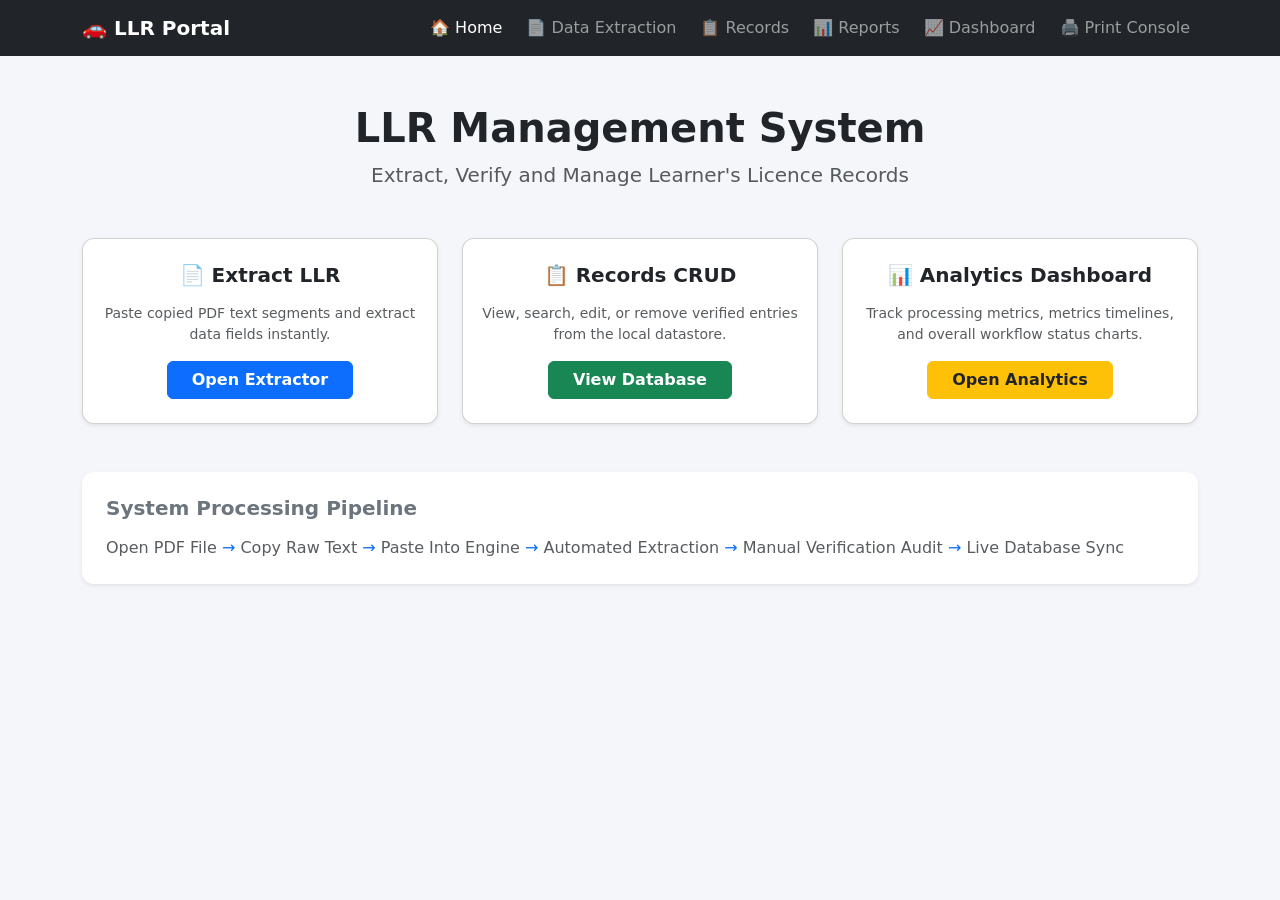
==== index.html @ ec8a198f "first commit" ====
<!DOCTYPE html>
<html lang="en">
<head>
    <meta charset="UTF-8">
    <meta name="viewport" content="width=device-width, initial-scale=1.0">
    <title>LLR Management System - Home</title>
    <link href="https://cdn.jsdelivr.net/npm/bootstrap@5.3.3/dist/css/bootstrap.min.css" rel="stylesheet">
    <style>
        body { background: #f4f6f9; }
        .card { border-radius: 12px; transition: transform 0.2s; }
        .menu-card:hover { transform: translateY(-3px); }
    </style>
</head>
<body>

    <!-- Shared Navigation Head Bar -->
    <nav class="navbar navbar-expand-lg navbar-dark bg-dark mb-5">
        <div class="container">
            <a class="navbar-brand fw-bold" href="index.html">🚗 LLR Portal</a>
            <div class="collapse navbar-collapse" id="navbarNav">
                <ul class="navbar-nav ms-auto gap-2">
                   <li class="nav-item"><a class="nav-link active" href="index.html">🏠 Home</a></li>
                    <li class="nav-item"><a class="nav-link" href="extractor.html">📄 Data Extraction</a></li>
                    <li class="nav-item"><a class="nav-link" href="records.html">📋 Records </a></li>
                    <li class="nav-item"><a class="nav-link " href="report.html">📊 Reports</a></li>
                    <li class="nav-item"><a class="nav-link" href="dashboard.html">📈 Dashboard</a></li>
                    <li class="nav-item active"><a class="nav-link" href="print-engine.html">🖨️ Print Console</a></li>

                </ul>
            </div>
        </div>
    </nav>

    <!-- Main Dashboard Body Grid -->
    <main class="container">
        <div class="text-center mb-5">
            <h1 class="fw-bold text-dark">LLR Management System</h1>
            <p class="text-muted fs-5">Extract, Verify and Manage Learner's Licence Records</p>
        </div>

        <div class="row g-4 mb-5">
            <div class="col-md-4">
                <div class="card shadow-sm h-100 menu-card">
                    <div class="card-body text-center py-4">
                        <h5 class="fw-bold mb-3">📄 Extract LLR</h5>
                        <p class="text-muted small">Paste copied PDF text segments and extract data fields instantly.</p>
                        <a href="extractor.html" class="btn btn-primary px-4 fw-semibold">Open Extractor</a>
                    </div>
                </div>
            </div>

            <div class="col-md-4">
                <div class="card shadow-sm h-100 menu-card">
                    <div class="card-body text-center py-4">
                        <h5 class="fw-bold mb-3">📋 Records CRUD</h5>
                        <p class="text-muted small">View, search, edit, or remove verified entries from the local datastore.</p>
                        <a href="records.html" class="btn btn-success px-4 fw-semibold">View Database</a>
                    </div>
                </div>
            </div>

            <div class="col-md-4">
                <div class="card shadow-sm h-100 menu-card">
                    <div class="card-body text-center py-4">
                        <h5 class="fw-bold mb-3">📊 Analytics Dashboard</h5>
                        <p class="text-muted small">Track processing metrics, metrics timelines, and overall workflow status charts.</p>
                        <a href="dashboard.html" class="btn btn-warning px-4 fw-semibold text-dark">Open Analytics</a>
                    </div>
                </div>
            </div>
        </div>

        <!-- System Workflow Summary -->
        <div class="card border-0 bg-white shadow-sm">
            <div class="card-body p-4">
                <h5 class="fw-bold text-secondary mb-3">System Processing Pipeline</h5>
                <p class="mb-0 text-muted fw-medium">
                    Open PDF File <span class="text-primary">→</span> Copy Raw Text <span class="text-primary">→</span> Paste Into Engine <span class="text-primary">→</span> Automated Extraction <span class="text-primary">→</span> Manual Verification Audit <span class="text-primary">→</span> Live Database Sync
                </p>
            </div>
        </div>
    </main>

</body>

</html>
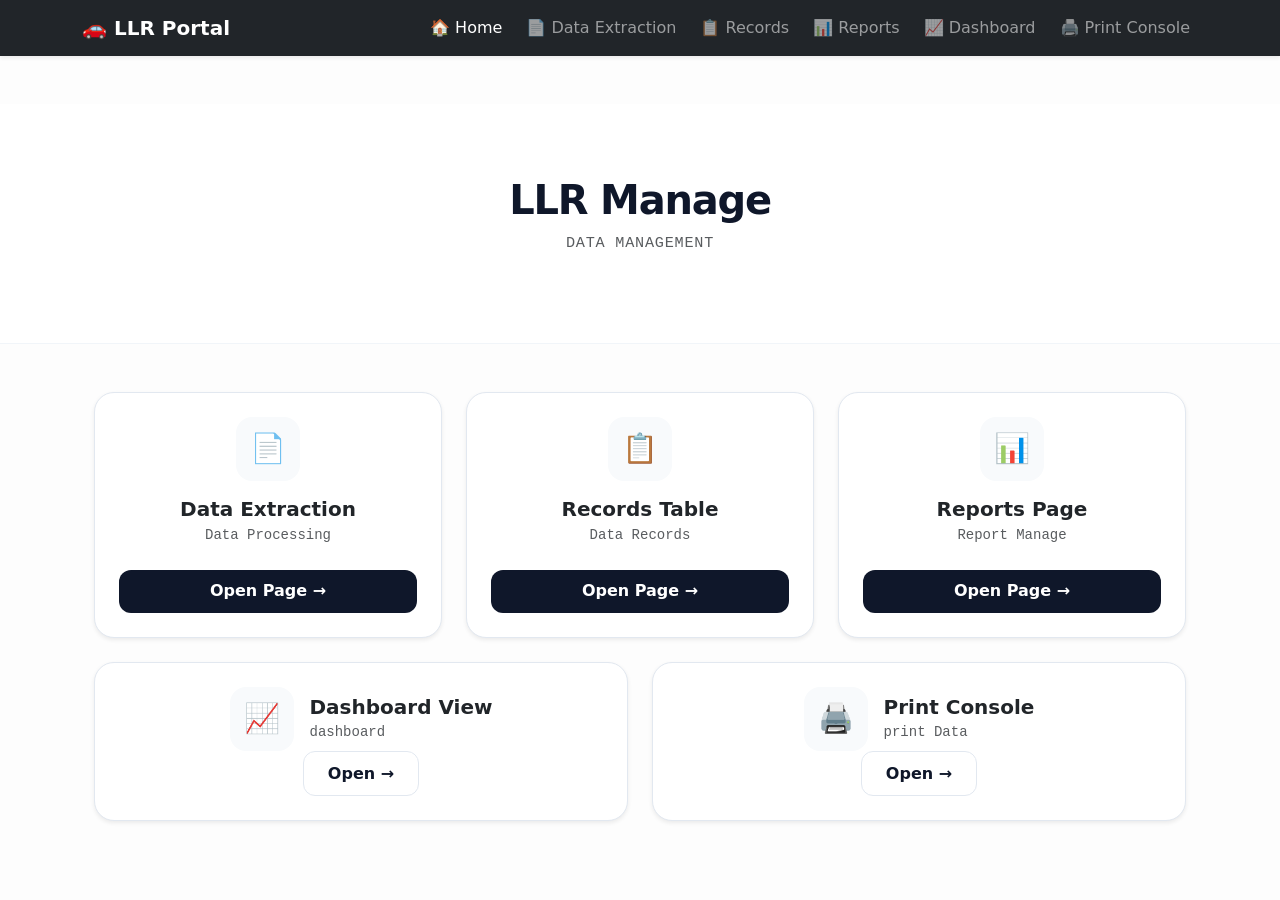
==== commit b4beec8f: "all style fix" ====
--- a/index.html
+++ b/index.html
@@ -3,84 +3,219 @@
 <head>
     <meta charset="UTF-8">
     <meta name="viewport" content="width=device-width, initial-scale=1.0">
-    <title>LLR Management System - Home</title>
+    <title>LLR Portal - Home</title>
     <link href="https://cdn.jsdelivr.net/npm/bootstrap@5.3.3/dist/css/bootstrap.min.css" rel="stylesheet">
     <style>
-        body { background: #f4f6f9; }
-        .card { border-radius: 12px; transition: transform 0.2s; }
-        .menu-card:hover { transform: translateY(-3px); }
+        body { 
+            background: #fdfdfd; 
+            font-family: system-ui, -apple-system, sans-serif;
+            overflow-x: hidden;
+        }
+        
+        /* Classy Minimal Header */
+        .portal-header {
+            padding: 4.5rem 1rem;
+            background: #ffffff;
+            border-bottom: 1px solid #f1f5f9;
+            position: relative;
+        }
+        .portal-header h1 {
+            font-weight: 800;
+            letter-spacing: -0.03em;
+            color: #0f172a;
+            opacity: 0;
+            transform: translateY(-10px);
+            animation: fadeInDown 0.6s cubic-bezier(0.16, 1, 0.3, 1) forwards;
+        }
+        .portal-header p {
+            color: #64748b;
+            font-size: 0.95rem;
+            letter-spacing: 0.05em;
+            text-transform: uppercase;
+            opacity: 0;
+            animation: fadeIn 0.8s ease forwards 0.3s;
+        }
+
+        /* Elegant Animated Navigation Blocks */
+        .nav-block {
+            background: #ffffff;
+            border: 1px solid #e2e8f0;
+            border-radius: 20px;
+            text-decoration: none;
+            position: relative;
+            overflow: hidden;
+            opacity: 0;
+            transform: translateY(20px);
+            transition: transform 0.4s cubic-bezier(0.16, 1, 0.3, 1), 
+                        box-shadow 0.4s cubic-bezier(0.16, 1, 0.3, 1), 
+                        border-color 0.4s ease;
+        }
+        
+        /* Sequential Animation Delays */
+        .delay-1 { animation: fadeInUp 0.6s cubic-bezier(0.16, 1, 0.3, 1) forwards 0.2s; }
+        .delay-2 { animation: fadeInUp 0.6s cubic-bezier(0.16, 1, 0.3, 1) forwards 0.3s; }
+        .delay-3 { animation: fadeInUp 0.6s cubic-bezier(0.16, 1, 0.3, 1) forwards 0.4s; }
+        .delay-4 { animation: fadeInUp 0.6s cubic-bezier(0.16, 1, 0.3, 1) forwards 0.5s; }
+        .delay-5 { animation: fadeInUp 0.6s cubic-bezier(0.16, 1, 0.3, 1) forwards 0.6s; }
+
+        /* Icon Animation */
+        .icon-circle {
+            font-size: 1.8rem;
+            width: 64px;
+            height: 64px;
+            background: #f8fafc;
+            border-radius: 16px;
+            display: flex;
+            align-items: center;
+            justify-content: center;
+            transition: transform 0.3s cubic-bezier(0.34, 1.56, 0.64, 1);
+        }
+
+        /* Clean Button Design */
+        .action-btn {
+            background: #0f172a;
+            color: #ffffff;
+            border: none;
+            border-radius: 12px;
+            font-weight: 600;
+            padding: 0.6rem 1rem;
+            width: 100%;
+            transition: background 0.2s ease, transform 0.1s ease;
+        }
+        .action-btn-outline {
+            background: transparent;
+            color: #0f172a;
+            border: 1px solid #e2e8f0;
+            border-radius: 12px;
+            font-weight: 600;
+            padding: 0.6rem 1.2rem;
+            transition: all 0.2s ease;
+        }
+
+        /* Hover & Active Interactions */
+        @media (min-width: 768px) {
+            .nav-block:hover {
+                transform: translateY(-6px);
+                box-shadow: 0 20px 25px -5px rgba(0, 0, 0, 0.03), 0 10px 10px -5px rgba(0, 0, 0, 0.02) !important;
+                border-color: #cbd5e1;
+            }
+            .nav-block:hover .icon-circle {
+                transform: scale(1.1) rotate(3deg);
+            }
+            .nav-block:hover .action-btn {
+                background: #1e293b;
+            }
+            .nav-block:hover .action-btn-outline {
+                background: #0f172a;
+                color: #ffffff;
+                border-color: #0f172a;
+            }
+        }
+
+        /* Mobile Click Response */
+        .nav-block:active {
+            transform: scale(0.98);
+            background: #f8fafc !important;
+        }
+
+        /* Keyframe Animations */
+        @keyframes fadeInDown {
+            to { opacity: 1; transform: translateY(0); }
+        }
+        @keyframes fadeInUp {
+            to { opacity: 1; transform: translateY(0); }
+        }
+        @keyframes fadeIn {
+            to { opacity: 1; }
+        }
     </style>
 </head>
 <body>
 
-    <!-- Shared Navigation Head Bar -->
-    <nav class="navbar navbar-expand-lg navbar-dark bg-dark mb-5">
-        <div class="container">
-            <a class="navbar-brand fw-bold" href="index.html">🚗 LLR Portal</a>
-            <div class="collapse navbar-collapse" id="navbarNav">
-                <ul class="navbar-nav ms-auto gap-2">
-                   <li class="nav-item"><a class="nav-link active" href="index.html">🏠 Home</a></li>
-                    <li class="nav-item"><a class="nav-link" href="extractor.html">📄 Data Extraction</a></li>
-                    <li class="nav-item"><a class="nav-link" href="records.html">📋 Records </a></li>
-                    <li class="nav-item"><a class="nav-link " href="report.html">📊 Reports</a></li>
-                    <li class="nav-item"><a class="nav-link" href="dashboard.html">📈 Dashboard</a></li>
-                    <li class="nav-item active"><a class="nav-link" href="print-engine.html">🖨️ Print Console</a></li>
-
-                </ul>
-            </div>
+    <!-- Navigation Bar Container -->
+    <div id="global-nav-container"></div>
+
+    <!-- Header Section -->
+    <header class="portal-header text-center">
+        <div class="container px-3">
+            <h1 class="display-6">LLR Manage</h1>
+            <p class="small text-muted font-monospace">Data Management</p>
         </div>
-    </nav>
-
-    <!-- Main Dashboard Body Grid -->
-    <main class="container">
-        <div class="text-center mb-5">
-            <h1 class="fw-bold text-dark">LLR Management System</h1>
-            <p class="text-muted fs-5">Extract, Verify and Manage Learner's Licence Records</p>
-        </div>
-
-        <div class="row g-4 mb-5">
-            <div class="col-md-4">
-                <div class="card shadow-sm h-100 menu-card">
-                    <div class="card-body text-center py-4">
-                        <h5 class="fw-bold mb-3">📄 Extract LLR</h5>
-                        <p class="text-muted small">Paste copied PDF text segments and extract data fields instantly.</p>
-                        <a href="extractor.html" class="btn btn-primary px-4 fw-semibold">Open Extractor</a>
-                    </div>
-                </div>
-            </div>
-
-            <div class="col-md-4">
-                <div class="card shadow-sm h-100 menu-card">
-                    <div class="card-body text-center py-4">
-                        <h5 class="fw-bold mb-3">📋 Records CRUD</h5>
-                        <p class="text-muted small">View, search, edit, or remove verified entries from the local datastore.</p>
-                        <a href="records.html" class="btn btn-success px-4 fw-semibold">View Database</a>
-                    </div>
-                </div>
-            </div>
-
-            <div class="col-md-4">
-                <div class="card shadow-sm h-100 menu-card">
-                    <div class="card-body text-center py-4">
-                        <h5 class="fw-bold mb-3">📊 Analytics Dashboard</h5>
-                        <p class="text-muted small">Track processing metrics, metrics timelines, and overall workflow status charts.</p>
-                        <a href="dashboard.html" class="btn btn-warning px-4 fw-semibold text-dark">Open Analytics</a>
-                    </div>
-                </div>
-            </div>
-        </div>
-
-        <!-- System Workflow Summary -->
-        <div class="card border-0 bg-white shadow-sm">
-            <div class="card-body p-4">
-                <h5 class="fw-bold text-secondary mb-3">System Processing Pipeline</h5>
-                <p class="mb-0 text-muted fw-medium">
-                    Open PDF File <span class="text-primary">→</span> Copy Raw Text <span class="text-primary">→</span> Paste Into Engine <span class="text-primary">→</span> Automated Extraction <span class="text-primary">→</span> Manual Verification Audit <span class="text-primary">→</span> Live Database Sync
-                </p>
-            </div>
+    </header>
+
+    <!-- Main Grid -->
+    <main class="container px-3 px-md-4 py-5">
+        <div class="row g-4">
+            
+            <!-- CARD 1: EXTRACTION -->
+            <div class="col-12 col-md-4">
+                <a href="extractor.html" class="card shadow-sm h-100 nav-block delay-1 p-4 d-flex flex-column align-items-center text-center">
+                    <div class="icon-circle mb-3">📄</div>
+                    <h4 class="fw-bold text-dark mb-1 fs-5">Data Extraction</h4>
+                    <span class="text-muted small font-monospace">Data Processing</span>
+                    <div class="mt-4 w-100">
+                        <button class="action-btn">Open Page →</button>
+                    </div>
+                </a>
+            </div>
+
+            <!-- CARD 2: RECORDS -->
+            <div class="col-12 col-md-4">
+                <a href="records.html" class="card shadow-sm h-100 nav-block delay-2 p-4 d-flex flex-column align-items-center text-center">
+                    <div class="icon-circle mb-3">📋</div>
+                    <h4 class="fw-bold text-dark mb-1 fs-5">Records Table</h4>
+                    <span class="text-muted small font-monospace">Data Records </span>
+                    <div class="mt-4 w-100">
+                        <button class="action-btn">Open Page →</button>
+                    </div>
+                </a>
+            </div>
+
+            <!-- CARD 3: REPORTS -->
+            <div class="col-12 col-md-4">
+                <a href="report.html" class="card shadow-sm h-100 nav-block delay-3 p-4 d-flex flex-column align-items-center text-center">
+                    <div class="icon-circle mb-3">📊</div>
+                    <h4 class="fw-bold text-dark mb-1 fs-5">Reports Page</h4>
+                    <span class="text-muted small font-monospace">Report Manage</span>
+                    <div class="mt-4 w-100">
+                        <button class="action-btn">Open Page →</button>
+                    </div>
+                </a>
+            </div>
+
+            <!-- CARD 4: DASHBOARD -->
+            <div class="col-12 col-md-6">
+                <a href="dashboard.html" class="card shadow-sm nav-block delay-4 p-4 d-flex align-items-center justify-content-between text-start">
+                    <div class="d-flex align-items-center gap-3">
+                        <div class="icon-circle">📈</div>
+                        <div>
+                            <h4 class="fw-bold text-dark mb-0 fs-5">Dashboard View</h4>
+                            <span class="text-muted small font-monospace">dashboard</span>
+                        </div>
+                    </div>
+                    <button class="action-btn-outline px-4">Open →</button>
+                </a>
+            </div>
+
+            <!-- CARD 5: PRINT ENGINE -->
+            <div class="col-12 col-md-6">
+                <a href="print-engine.html" class="card shadow-sm nav-block delay-5 p-4 d-flex align-items-center justify-content-between text-start">
+                    <div class="d-flex align-items-center gap-3">
+                        <div class="icon-circle">🖨️</div>
+                        <div>
+                            <h4 class="fw-bold text-dark mb-0 fs-5">Print Console</h4>
+                            <span class="text-muted small font-monospace">print Data</span>
+                        </div>
+                    </div>
+                    <button class="action-btn-outline px-4">Open →</button>
+                </a>
+            </div>
+
         </div>
     </main>
 
+    <!-- Scripts -->
+    <script src="https://cdn.jsdelivr.net/npm/bootstrap@5.3.3/dist/js/bootstrap.bundle.min.js"></script>
+    <script src="js/navLoader.js"></script>
 </body>
-
 </html>
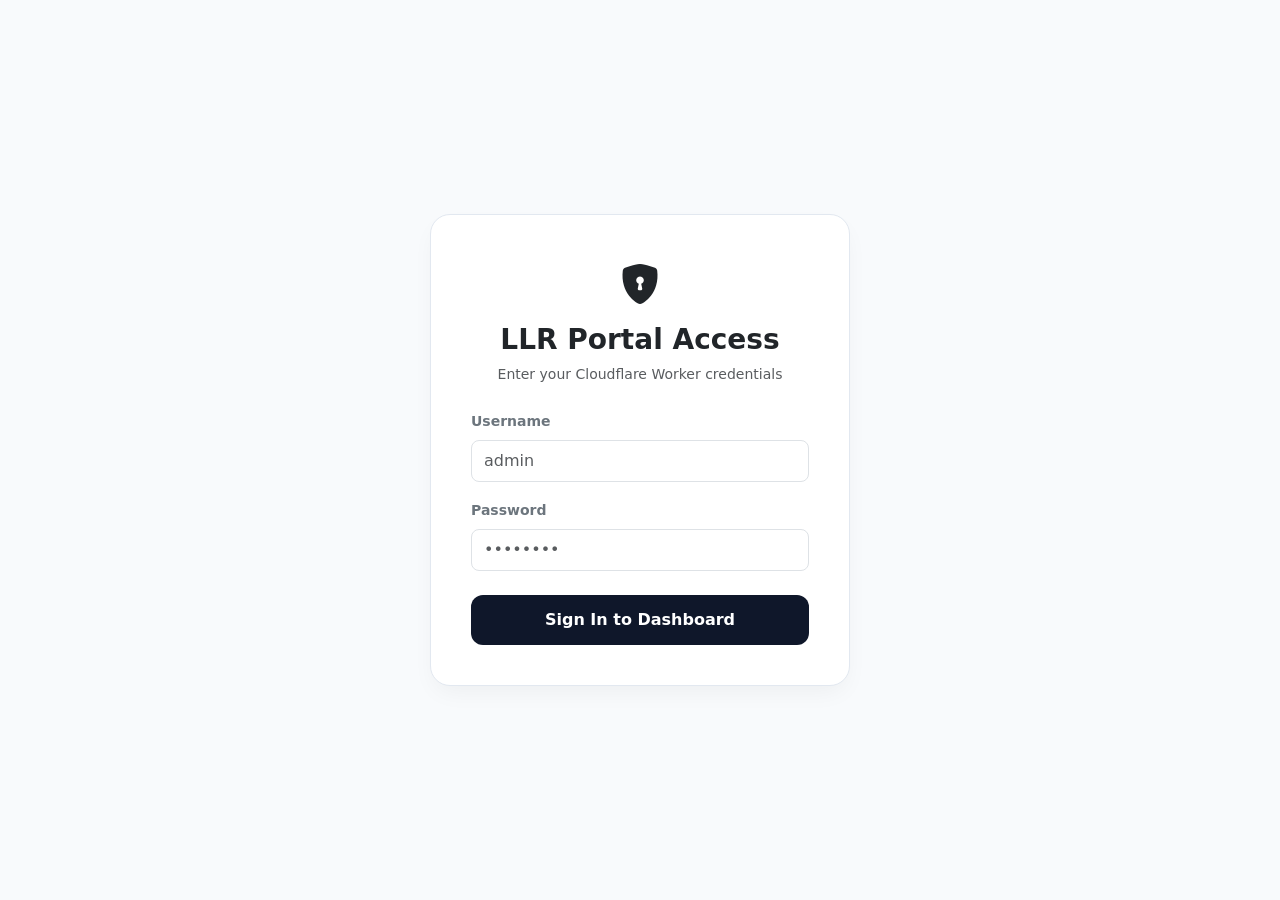
==== commit 80735700: "DATABASE CHANGED" ====
--- a/index.html
+++ b/index.html
@@ -1,221 +1,125 @@
 <!DOCTYPE html>
 <html lang="en">
 <head>
-    <meta charset="UTF-8">
-    <meta name="viewport" content="width=device-width, initial-scale=1.0">
-    <title>LLR Portal - Home</title>
-    <link href="https://cdn.jsdelivr.net/npm/bootstrap@5.3.3/dist/css/bootstrap.min.css" rel="stylesheet">
-    <style>
-        body { 
-            background: #fdfdfd; 
-            font-family: system-ui, -apple-system, sans-serif;
-            overflow-x: hidden;
-        }
-        
-        /* Classy Minimal Header */
-        .portal-header {
-            padding: 4.5rem 1rem;
-            background: #ffffff;
-            border-bottom: 1px solid #f1f5f9;
-            position: relative;
-        }
-        .portal-header h1 {
-            font-weight: 800;
-            letter-spacing: -0.03em;
-            color: #0f172a;
-            opacity: 0;
-            transform: translateY(-10px);
-            animation: fadeInDown 0.6s cubic-bezier(0.16, 1, 0.3, 1) forwards;
-        }
-        .portal-header p {
-            color: #64748b;
-            font-size: 0.95rem;
-            letter-spacing: 0.05em;
-            text-transform: uppercase;
-            opacity: 0;
-            animation: fadeIn 0.8s ease forwards 0.3s;
-        }
-
-        /* Elegant Animated Navigation Blocks */
-        .nav-block {
-            background: #ffffff;
-            border: 1px solid #e2e8f0;
-            border-radius: 20px;
-            text-decoration: none;
-            position: relative;
-            overflow: hidden;
-            opacity: 0;
-            transform: translateY(20px);
-            transition: transform 0.4s cubic-bezier(0.16, 1, 0.3, 1), 
-                        box-shadow 0.4s cubic-bezier(0.16, 1, 0.3, 1), 
-                        border-color 0.4s ease;
-        }
-        
-        /* Sequential Animation Delays */
-        .delay-1 { animation: fadeInUp 0.6s cubic-bezier(0.16, 1, 0.3, 1) forwards 0.2s; }
-        .delay-2 { animation: fadeInUp 0.6s cubic-bezier(0.16, 1, 0.3, 1) forwards 0.3s; }
-        .delay-3 { animation: fadeInUp 0.6s cubic-bezier(0.16, 1, 0.3, 1) forwards 0.4s; }
-        .delay-4 { animation: fadeInUp 0.6s cubic-bezier(0.16, 1, 0.3, 1) forwards 0.5s; }
-        .delay-5 { animation: fadeInUp 0.6s cubic-bezier(0.16, 1, 0.3, 1) forwards 0.6s; }
-
-        /* Icon Animation */
-        .icon-circle {
-            font-size: 1.8rem;
-            width: 64px;
-            height: 64px;
-            background: #f8fafc;
-            border-radius: 16px;
-            display: flex;
-            align-items: center;
-            justify-content: center;
-            transition: transform 0.3s cubic-bezier(0.34, 1.56, 0.64, 1);
-        }
-
-        /* Clean Button Design */
-        .action-btn {
-            background: #0f172a;
-            color: #ffffff;
-            border: none;
-            border-radius: 12px;
-            font-weight: 600;
-            padding: 0.6rem 1rem;
-            width: 100%;
-            transition: background 0.2s ease, transform 0.1s ease;
-        }
-        .action-btn-outline {
-            background: transparent;
-            color: #0f172a;
-            border: 1px solid #e2e8f0;
-            border-radius: 12px;
-            font-weight: 600;
-            padding: 0.6rem 1.2rem;
-            transition: all 0.2s ease;
-        }
-
-        /* Hover & Active Interactions */
-        @media (min-width: 768px) {
-            .nav-block:hover {
-                transform: translateY(-6px);
-                box-shadow: 0 20px 25px -5px rgba(0, 0, 0, 0.03), 0 10px 10px -5px rgba(0, 0, 0, 0.02) !important;
-                border-color: #cbd5e1;
-            }
-            .nav-block:hover .icon-circle {
-                transform: scale(1.1) rotate(3deg);
-            }
-            .nav-block:hover .action-btn {
-                background: #1e293b;
-            }
-            .nav-block:hover .action-btn-outline {
-                background: #0f172a;
-                color: #ffffff;
-                border-color: #0f172a;
-            }
-        }
-
-        /* Mobile Click Response */
-        .nav-block:active {
-            transform: scale(0.98);
-            background: #f8fafc !important;
-        }
-
-        /* Keyframe Animations */
-        @keyframes fadeInDown {
-            to { opacity: 1; transform: translateY(0); }
-        }
-        @keyframes fadeInUp {
-            to { opacity: 1; transform: translateY(0); }
-        }
-        @keyframes fadeIn {
-            to { opacity: 1; }
-        }
-    </style>
+     <meta charset="UTF-8">
+     <meta name="viewport" content="width=device-width, initial-scale=1.0">
+     <title>LLR Portal - Home</title>
+     <link href="https://cdn.jsdelivr.net/npm/bootstrap@5.3.3/dist/css/bootstrap.min.css" rel="stylesheet">
+     <link href="https://cdn.jsdelivr.net/npm/bootstrap-icons@1.11.3/font/bootstrap-icons.min.css" rel="stylesheet">
+     <style>
+         body {
+              background: #fdfdfd;
+              font-family: system-ui, -apple-system, sans-serif;
+              overflow-x: hidden;
+         }
+         .portal-header {
+             padding: 3.5rem 1rem;
+             background: #ffffff;
+             border-bottom: 1px solid #f1f5f9;
+         }
+         .portal-header h1 {
+             font-weight: 800;
+             letter-spacing: -0.03em;
+             color: #0f172a;
+         }
+         .nav-block {
+             background: #ffffff;
+             border: 1px solid #e2e8f0;
+             border-radius: 20px;
+             text-decoration: none;
+             transition: all 0.3s ease;
+         }
+         .icon-circle {
+             font-size: 1.8rem;
+             width: 64px;
+             height: 64px;
+             background: #f8fafc;
+             border-radius: 16px;
+             display: flex;
+             align-items: center;
+             justify-content: center;
+         }
+         .action-btn {
+             background: #0f172a;
+             color: #ffffff;
+             border: none;
+             border-radius: 12px;
+             font-weight: 600;
+             padding: 0.6rem 1rem;
+             width: 100%;
+         }
+         .action-btn-outline {
+             background: transparent;
+             color: #0f172a;
+             border: 1px solid #e2e8f0;
+             border-radius: 12px;
+             font-weight: 600;
+             padding: 0.6rem 1.2rem;
+         }
+         @media (min-width: 768px) {
+             .nav-block:hover {
+                 transform: translateY(-6px);
+                 box-shadow: 0 20px 25px -5px rgba(0, 0, 0, 0.03);
+                 border-color: #cbd5e1;
+             }
+         }
+     </style>
 </head>
 <body>
+     <!-- Dynamic Navigation Bar Container -->
+     <div id="global-nav-container"></div>
+     
+     <!-- Header Section -->
+     <header class="portal-header text-center">
+         <div class="container px-3">
+             <h1 class="display-6">LLR Manage</h1>
+             <p class="small text-muted font-monospace">Cloudflare D1 Data Management Portal</p>
+         </div>
+     </header>
 
-    <!-- Navigation Bar Container -->
-    <div id="global-nav-container"></div>
+     <!-- Main Grid -->
+     <main class="container px-3 px-md-4 py-5">
+         <div class="row g-4">
+             <!-- CARD 1: EXTRACTION -->
+             <div class="col-12 col-md-4">
+                 <a href="extractor.html" class="card shadow-sm h-100 nav-block p-4 d-flex flex-column align-items-center text-center">
+                     <div class="icon-circle mb-3">📄</div>
+                     <h4 class="fw-bold text-dark mb-1 fs-5">Data Extraction</h4>
+                     <span class="text-muted small font-monospace">Data Processing</span>
+                     <div class="mt-4 w-100">
+                         <button class="action-btn">Open Page →</button>
+                     </div>
+                 </a>
+             </div>
+             <!-- CARD 2: RECORDS -->
+             <div class="col-12 col-md-4">
+                 <a href="records.html" class="card shadow-sm h-100 nav-block p-4 d-flex flex-column align-items-center text-center">
+                     <div class="icon-circle mb-3">📋</div>
+                     <h4 class="fw-bold text-dark mb-1 fs-5">Records Table</h4>
+                     <span class="text-muted small font-monospace">Data Records</span>
+                     <div class="mt-4 w-100">
+                         <button class="action-btn">Open Page →</button>
+                     </div>
+                 </a>
+             </div>
+             <!-- CARD 3: REPORTS -->
+             <div class="col-12 col-md-4">
+                 <a href="copier.html" class="card shadow-sm h-100 nav-block p-4 d-flex flex-column align-items-center text-center">
+                     <div class="icon-circle mb-3">📊</div>
+                     <h4 class="fw-bold text-dark mb-1 fs-5">Reports Page</h4>
+                     <span class="text-muted small font-monospace">Report Manage</span>
+                     <div class="mt-4 w-100">
+                         <button class="action-btn">Open Page →</button>
+                     </div>
+                 </a>
+             </div>
+         </div>
+     </main>
 
-    <!-- Header Section -->
-    <header class="portal-header text-center">
-        <div class="container px-3">
-            <h1 class="display-6">LLR Manage</h1>
-            <p class="small text-muted font-monospace">Data Management</p>
-        </div>
-    </header>
-
-    <!-- Main Grid -->
-    <main class="container px-3 px-md-4 py-5">
-        <div class="row g-4">
-            
-            <!-- CARD 1: EXTRACTION -->
-            <div class="col-12 col-md-4">
-                <a href="extractor.html" class="card shadow-sm h-100 nav-block delay-1 p-4 d-flex flex-column align-items-center text-center">
-                    <div class="icon-circle mb-3">📄</div>
-                    <h4 class="fw-bold text-dark mb-1 fs-5">Data Extraction</h4>
-                    <span class="text-muted small font-monospace">Data Processing</span>
-                    <div class="mt-4 w-100">
-                        <button class="action-btn">Open Page →</button>
-                    </div>
-                </a>
-            </div>
-
-            <!-- CARD 2: RECORDS -->
-            <div class="col-12 col-md-4">
-                <a href="records.html" class="card shadow-sm h-100 nav-block delay-2 p-4 d-flex flex-column align-items-center text-center">
-                    <div class="icon-circle mb-3">📋</div>
-                    <h4 class="fw-bold text-dark mb-1 fs-5">Records Table</h4>
-                    <span class="text-muted small font-monospace">Data Records </span>
-                    <div class="mt-4 w-100">
-                        <button class="action-btn">Open Page →</button>
-                    </div>
-                </a>
-            </div>
-
-            <!-- CARD 3: REPORTS -->
-            <div class="col-12 col-md-4">
-                <a href="report.html" class="card shadow-sm h-100 nav-block delay-3 p-4 d-flex flex-column align-items-center text-center">
-                    <div class="icon-circle mb-3">📊</div>
-                    <h4 class="fw-bold text-dark mb-1 fs-5">Reports Page</h4>
-                    <span class="text-muted small font-monospace">Report Manage</span>
-                    <div class="mt-4 w-100">
-                        <button class="action-btn">Open Page →</button>
-                    </div>
-                </a>
-            </div>
-
-            <!-- CARD 4: DASHBOARD -->
-            <div class="col-12 col-md-6">
-                <a href="dashboard.html" class="card shadow-sm nav-block delay-4 p-4 d-flex align-items-center justify-content-between text-start">
-                    <div class="d-flex align-items-center gap-3">
-                        <div class="icon-circle">📈</div>
-                        <div>
-                            <h4 class="fw-bold text-dark mb-0 fs-5">Dashboard View</h4>
-                            <span class="text-muted small font-monospace">dashboard</span>
-                        </div>
-                    </div>
-                    <button class="action-btn-outline px-4">Open →</button>
-                </a>
-            </div>
-
-            <!-- CARD 5: PRINT ENGINE -->
-            <div class="col-12 col-md-6">
-                <a href="print-engine.html" class="card shadow-sm nav-block delay-5 p-4 d-flex align-items-center justify-content-between text-start">
-                    <div class="d-flex align-items-center gap-3">
-                        <div class="icon-circle">🖨️</div>
-                        <div>
-                            <h4 class="fw-bold text-dark mb-0 fs-5">Print Console</h4>
-                            <span class="text-muted small font-monospace">print Data</span>
-                        </div>
-                    </div>
-                    <button class="action-btn-outline px-4">Open →</button>
-                </a>
-            </div>
-
-        </div>
-    </main>
-
-    <!-- Scripts -->
-    <script src="https://cdn.jsdelivr.net/npm/bootstrap@5.3.3/dist/js/bootstrap.bundle.min.js"></script>
-    <script src="js/navLoader.js"></script>
+     <!-- Scripts -->
+     <script src="env.js"></script>
+     <script src="https://cdn.jsdelivr.net/npm/bootstrap@5.3.3/dist/js/bootstrap.bundle.min.js"></script>
+     <script src="js/auth.js"></script>
+     <script src="js/navLoader.js"></script>
 </body>
 </html>
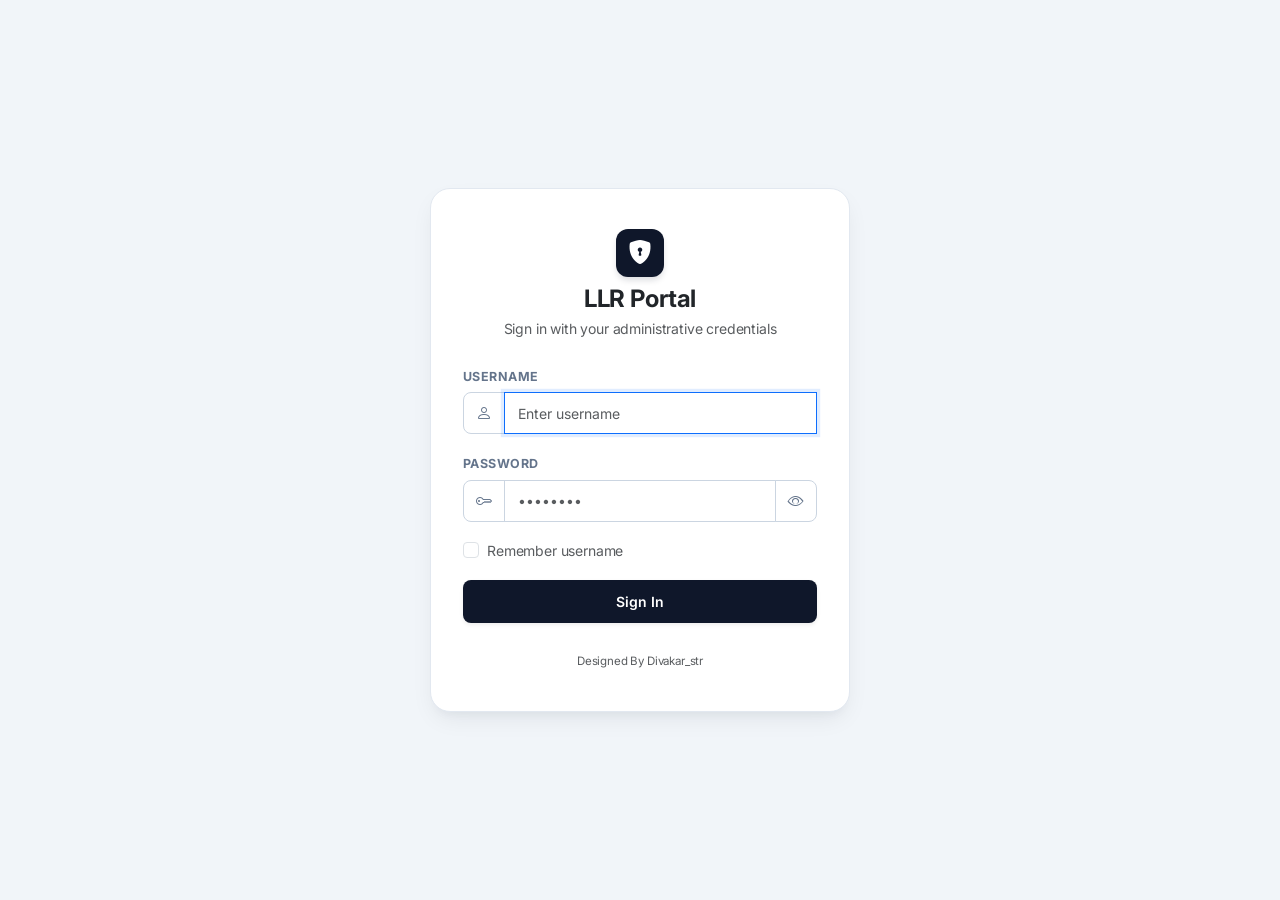
==== commit e6d1cf8f: "massive update" ====
--- a/index.html
+++ b/index.html
@@ -1,125 +1,71 @@
 <!DOCTYPE html>
 <html lang="en">
 <head>
-     <meta charset="UTF-8">
-     <meta name="viewport" content="width=device-width, initial-scale=1.0">
-     <title>LLR Portal - Home</title>
-     <link href="https://cdn.jsdelivr.net/npm/bootstrap@5.3.3/dist/css/bootstrap.min.css" rel="stylesheet">
-     <link href="https://cdn.jsdelivr.net/npm/bootstrap-icons@1.11.3/font/bootstrap-icons.min.css" rel="stylesheet">
-     <style>
-         body {
-              background: #fdfdfd;
-              font-family: system-ui, -apple-system, sans-serif;
-              overflow-x: hidden;
-         }
-         .portal-header {
-             padding: 3.5rem 1rem;
-             background: #ffffff;
-             border-bottom: 1px solid #f1f5f9;
-         }
-         .portal-header h1 {
-             font-weight: 800;
-             letter-spacing: -0.03em;
-             color: #0f172a;
-         }
-         .nav-block {
-             background: #ffffff;
-             border: 1px solid #e2e8f0;
-             border-radius: 20px;
-             text-decoration: none;
-             transition: all 0.3s ease;
-         }
-         .icon-circle {
-             font-size: 1.8rem;
-             width: 64px;
-             height: 64px;
-             background: #f8fafc;
-             border-radius: 16px;
-             display: flex;
-             align-items: center;
-             justify-content: center;
-         }
-         .action-btn {
-             background: #0f172a;
-             color: #ffffff;
-             border: none;
-             border-radius: 12px;
-             font-weight: 600;
-             padding: 0.6rem 1rem;
-             width: 100%;
-         }
-         .action-btn-outline {
-             background: transparent;
-             color: #0f172a;
-             border: 1px solid #e2e8f0;
-             border-radius: 12px;
-             font-weight: 600;
-             padding: 0.6rem 1.2rem;
-         }
-         @media (min-width: 768px) {
-             .nav-block:hover {
-                 transform: translateY(-6px);
-                 box-shadow: 0 20px 25px -5px rgba(0, 0, 0, 0.03);
-                 border-color: #cbd5e1;
-             }
-         }
-     </style>
+    <meta charset="UTF-8">
+    <meta name="viewport" content="width=device-width, initial-scale=1.0">
+    <title>LLR Portal - Home</title>
+    <link href="https://cdn.jsdelivr.net/npm/bootstrap@5.3.3/dist/css/bootstrap.min.css" rel="stylesheet">
+    <link href="https://cdn.jsdelivr.net/npm/bootstrap-icons@1.11.3/font/bootstrap-icons.min.css" rel="stylesheet">
+    <link  href="css/style.css" rel="stylesheet">
+    <style>
+       
+    </style>
 </head>
 <body>
-     <!-- Dynamic Navigation Bar Container -->
-     <div id="global-nav-container"></div>
-     
-     <!-- Header Section -->
-     <header class="portal-header text-center">
-         <div class="container px-3">
-             <h1 class="display-6">LLR Manage</h1>
-             <p class="small text-muted font-monospace">Cloudflare D1 Data Management Portal</p>
-         </div>
-     </header>
+    <!-- Dynamic Navigation Bar Container -->
+    <div id="global-nav-container"></div>
+        
+    <!-- Header Section -->
+    <header class="portal-header text-center">
+        <div class="container px-3">
+            <h1 class="display-6 mb-2">LLR Manage</h1>
+            <p class="small text-muted font-monospace mb-0">Cloudflare D1 Data Management Portal</p>
+        </div>
+    </header>
 
-     <!-- Main Grid -->
-     <main class="container px-3 px-md-4 py-5">
-         <div class="row g-4">
-             <!-- CARD 1: EXTRACTION -->
-             <div class="col-12 col-md-4">
-                 <a href="extractor.html" class="card shadow-sm h-100 nav-block p-4 d-flex flex-column align-items-center text-center">
-                     <div class="icon-circle mb-3">📄</div>
-                     <h4 class="fw-bold text-dark mb-1 fs-5">Data Extraction</h4>
-                     <span class="text-muted small font-monospace">Data Processing</span>
-                     <div class="mt-4 w-100">
-                         <button class="action-btn">Open Page →</button>
-                     </div>
-                 </a>
-             </div>
-             <!-- CARD 2: RECORDS -->
-             <div class="col-12 col-md-4">
-                 <a href="records.html" class="card shadow-sm h-100 nav-block p-4 d-flex flex-column align-items-center text-center">
-                     <div class="icon-circle mb-3">📋</div>
-                     <h4 class="fw-bold text-dark mb-1 fs-5">Records Table</h4>
-                     <span class="text-muted small font-monospace">Data Records</span>
-                     <div class="mt-4 w-100">
-                         <button class="action-btn">Open Page →</button>
-                     </div>
-                 </a>
-             </div>
-             <!-- CARD 3: REPORTS -->
-             <div class="col-12 col-md-4">
-                 <a href="copier.html" class="card shadow-sm h-100 nav-block p-4 d-flex flex-column align-items-center text-center">
-                     <div class="icon-circle mb-3">📊</div>
-                     <h4 class="fw-bold text-dark mb-1 fs-5">Reports Page</h4>
-                     <span class="text-muted small font-monospace">Report Manage</span>
-                     <div class="mt-4 w-100">
-                         <button class="action-btn">Open Page →</button>
-                     </div>
-                 </a>
-             </div>
-         </div>
-     </main>
+    <!-- Main Grid -->
+    <main class="container px-3 px-md-4 py-5">
+        <div class="row g-4 justify-content-center">
+            <!-- CARD 1: EXTRACTION -->
+            <div class="col-12 col-md-4">
+                <a href="extractor.html" class="card shadow-sm h-100 nav-block p-4 d-flex flex-column align-items-center text-center">
+                    <div class="icon-circle mb-3"><i class="bi bi-file-earmark-text"></i></div>
+                    <h4 class="fw-bold text-dark mb-1 fs-5">Data Extraction</h4>
+                    <span class="text-muted small font-monospace">Data Processing</span>
+                    <div class="mt-4 w-100">
+                        <button class="action-btn">Open Page &rarr;</button>
+                    </div>
+                </a>
+            </div>
+            <!-- CARD 2: RECORDS -->
+            <div class="col-12 col-md-4">
+                <a href="records.html" class="card shadow-sm h-100 nav-block p-4 d-flex flex-column align-items-center text-center">
+                    <div class="icon-circle mb-3"><i class="bi bi-table"></i></div>
+                    <h4 class="fw-bold text-dark mb-1 fs-5">Records Table</h4>
+                    <span class="text-muted small font-monospace">Data Records</span>
+                    <div class="mt-4 w-100">
+                        <button class="action-btn">Open Page &rarr;</button>
+                    </div>
+                </a>
+            </div>
+            <!-- CARD 3: REPORTS -->
+            <div class="col-12 col-md-4">
+                <a href="reports.html" class="card shadow-sm h-100 nav-block p-4 d-flex flex-column align-items-center text-center">
+                    <div class="icon-circle mb-3"><i class="bi bi-bar-chart-line"></i></div>
+                    <h4 class="fw-bold text-dark mb-1 fs-5">Reports Page</h4>
+                    <span class="text-muted small font-monospace">Report Manage</span>
+                    <div class="mt-4 w-100">
+                        <button class="action-btn">Open Page &rarr;</button>
+                    </div>
+                </a>
+            </div>
+        </div>
+    </main>
 
-     <!-- Scripts -->
-     <script src="env.js"></script>
-     <script src="https://cdn.jsdelivr.net/npm/bootstrap@5.3.3/dist/js/bootstrap.bundle.min.js"></script>
-     <script src="js/auth.js"></script>
-     <script src="js/navLoader.js"></script>
+    <!-- Scripts -->
+    <script src="env.js"></script>
+    <script src="https://cdn.jsdelivr.net/npm/bootstrap@5.3.3/dist/js/bootstrap.bundle.min.js"></script>
+    <script src="js/auth.js"></script>
+    <script src="js/navLoader.js"></script>
 </body>
 </html>
--- a/css/style.css
+++ b/css/style.css
@@ -0,0 +1,123 @@
+/* Navigation Polish & Active States */
+.hover-opacity-100:hover {
+    opacity: 1 !important;
+    background-color: rgba(255, 255, 255, 0.08);
+}
+
+.transition-all {
+    transition: all 0.15s ease-in-out;
+}
+
+.active-portal-link {
+    background-color: #0d6efd !important;
+    color: #ffffff !important;
+}
+
+/* Online Pulse Status Dot */
+.status-pulse-dot {
+    width: 7px;
+    height: 7px;
+    background-color: #10b981;
+    border-radius: 50%;
+    display: inline-block;
+    box-shadow: 0 0 0 2px rgba(16, 185, 129, 0.2);
+}
+
+/* Auto-hide during standard browser printing */
+@media print {
+    #global-nav-container,
+    .navbar {
+        display: none !important;
+    }
+}
+
+
+ body { 
+            background: #f8fafc; 
+            font-family: system-ui, -apple-system, sans-serif; 
+            overflow-x: hidden; 
+            color: #0f172a;
+        }
+
+        .portal-header { 
+            padding: 4rem 1rem 3rem 1rem; 
+            background: #ffffff; 
+            border-bottom: 1px solid #e2e8f0; 
+            animation: fadeInDown 0.5s ease-out;
+        }
+
+        .portal-header h1 { 
+            font-weight: 800; 
+            letter-spacing: -0.03em; 
+            color: #0f172a; 
+        }
+
+        /* Staggered entry animation */
+        .col-12 {
+            opacity: 0;
+            animation: fadeInUp 0.6s cubic-bezier(0.16, 1, 0.3, 1) forwards;
+        }
+        .col-12:nth-child(1) { animation-delay: 0.1s; }
+        .col-12:nth-child(2) { animation-delay: 0.2s; }
+        .col-12:nth-child(3) { animation-delay: 0.3s; }
+
+        @keyframes fadeInDown {
+            from { opacity: 0; transform: translateY(-15px); }
+            to { opacity: 1; transform: translateY(0); }
+        }
+
+        @keyframes fadeInUp {
+            from { opacity: 0; transform: translateY(20px); }
+            to { opacity: 1; transform: translateY(0); }
+        }
+
+        .nav-block { 
+            background: #ffffff; 
+            border: 1px solid #e2e8f0; 
+            border-radius: 16px; 
+            text-decoration: none; 
+            transition: all 0.25s ease; 
+        }
+
+        .icon-circle { 
+            font-size: 1.5rem; 
+            width: 56px; 
+            height: 56px; 
+            background: #f1f5f9; 
+            border-radius: 14px; 
+            display: flex; 
+            align-items: center; 
+            justify-content: center; 
+            color: #334155;
+            transition: transform 0.25s ease, background 0.25s ease, color 0.25s ease;
+        }
+
+        .action-btn { 
+            background: #0f172a; 
+            color: #ffffff; 
+            border: none; 
+            border-radius: 10px; 
+            font-weight: 600; 
+            font-size: 0.9rem;
+            padding: 0.6rem 1rem; 
+            width: 100%; 
+            transition: background 0.2s ease;
+        }
+
+        .action-btn:hover {
+            background: #1e293b;
+            color: #ffffff;
+        }
+
+        @media (min-width: 768px) { 
+            .nav-block:hover { 
+                transform: translateY(-5px); 
+                box-shadow: 0 20px 25px -5px rgba(0, 0, 0, 0.05), 0 8px 10px -6px rgba(0, 0, 0, 0.05); 
+                border-color: #cbd5e1; 
+            }
+            .nav-block:hover .icon-circle {
+                background: #0f172a;
+                color: #ffffff;
+                transform: scale(1.05);
+            }
+        }
